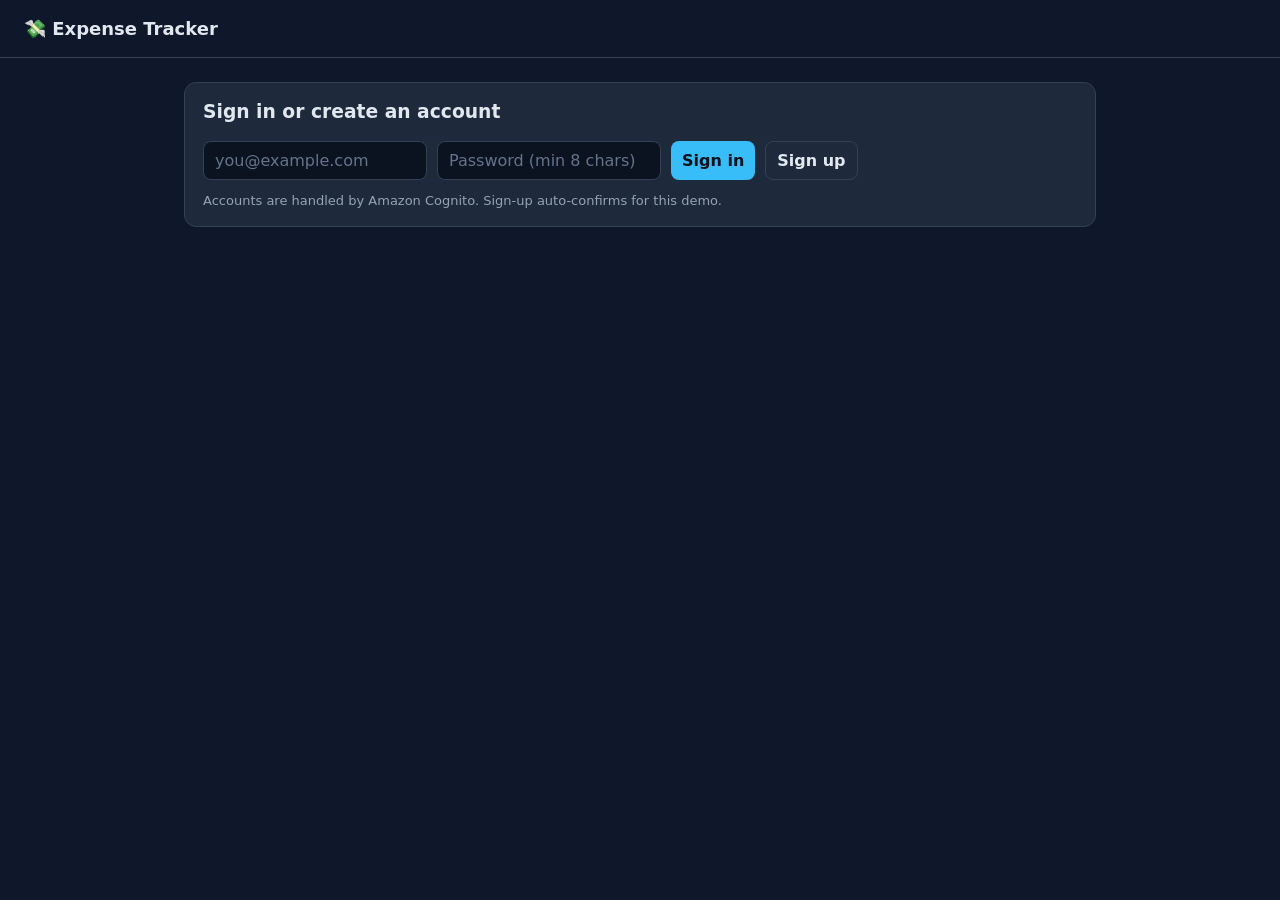
==== app/index.html @ f5c64b65 "feat: complete Phase 1 — full serverless expense tracker on AWS Steps documented with diagrams, deci" ====
<!DOCTYPE html>
<html lang="en">
<head>
<meta charset="utf-8" />
<meta name="viewport" content="width=device-width, initial-scale=1" />
<title>Expense Tracker</title>
<style>
  :root { --bg:#0f172a; --card:#1e293b; --line:#334155; --ink:#e2e8f0; --muted:#94a3b8; --accent:#38bdf8; --ok:#22c55e; --bad:#ef4444; }
  * { box-sizing: border-box; }
  body { margin:0; font-family: system-ui, -apple-system, "Segoe UI", Roboto, sans-serif;
         background:var(--bg); color:var(--ink); }
  header { padding:18px 24px; border-bottom:1px solid var(--line); display:flex; justify-content:space-between; align-items:center; }
  header h1 { font-size:18px; margin:0; }
  .wrap { max-width:960px; margin:0 auto; padding:24px; display:grid; gap:18px; }
  .card { background:var(--card); border:1px solid var(--line); border-radius:12px; padding:18px; }
  .row { display:flex; gap:10px; flex-wrap:wrap; }
  input, select, button { font:inherit; padding:9px 11px; border-radius:8px; border:1px solid var(--line);
         background:#0b1220; color:var(--ink); }
  input::placeholder { color:#64748b; }
  button { background:var(--accent); color:#04121f; border:none; font-weight:600; cursor:pointer; }
  button.ghost { background:transparent; color:var(--ink); border:1px solid var(--line); }
  button.danger { background:transparent; color:var(--bad); border:1px solid var(--bad); }
  table { width:100%; border-collapse:collapse; }
  th, td { text-align:left; padding:8px 6px; border-bottom:1px solid var(--line); font-size:14px; }
  th { color:var(--muted); font-weight:600; }
  .muted { color:var(--muted); font-size:13px; }
  .pill { display:inline-block; padding:2px 8px; border-radius:999px; background:#0b1220; border:1px solid var(--line); font-size:12px; }
  #msg { min-height:20px; font-size:13px; }
  .ok { color:var(--ok); } .bad { color:var(--bad); }
  .hidden { display:none !important; }
  .totals { display:flex; gap:12px; flex-wrap:wrap; }
  .total { background:#0b1220; border:1px solid var(--line); border-radius:10px; padding:10px 14px; }
  .total b { display:block; font-size:18px; }
</style>
</head>
<body>
<header>
  <h1>💸 Expense Tracker</h1>
  <div class="row">
    <span id="who" class="muted"></span>
    <button id="logout" class="ghost hidden">Sign out</button>
  </div>
</header>

<div class="wrap">

  <!-- AUTH -->
  <section id="authCard" class="card">
    <h3 style="margin-top:0">Sign in or create an account</h3>
    <div class="row">
      <input id="email" type="email" placeholder="you@example.com" autocomplete="username" />
      <input id="password" type="password" placeholder="Password (min 8 chars)" autocomplete="current-password" />
      <button id="signin">Sign in</button>
      <button id="signup" class="ghost">Sign up</button>
    </div>
    <p class="muted" style="margin-bottom:0">Accounts are handled by Amazon Cognito. Sign-up auto-confirms for this demo.</p>
  </section>

  <!-- APP -->
  <section id="appCard" class="hidden">
    <div class="card">
      <h3 style="margin-top:0">Add an expense</h3>
      <div class="row">
        <input id="amount" type="number" step="0.01" min="0.01" placeholder="Amount" style="width:120px" />
        <select id="currency">
          <option>EUR</option><option>USD</option><option>INR</option><option>GBP</option>
        </select>
        <select id="category">
          <option>food</option><option>travel</option><option>rent</option>
          <option>utilities</option><option>health</option><option>other</option>
        </select>
        <input id="date" type="date" />
        <input id="note" placeholder="Note (optional)" />
        <button id="add">Add</button>
      </div>
    </div>

    <div class="card">
      <h3 style="margin-top:0">Spend summary <span class="muted" id="grandTotal"></span></h3>
      <div id="totals" class="totals"><span class="muted">No data yet.</span></div>
    </div>

    <div class="card">
      <h3 style="margin-top:0">Your expenses <span class="muted" id="count"></span></h3>
      <table>
        <thead><tr><th>Date</th><th>Category</th><th>Note</th><th style="text-align:right">Amount</th><th>Receipt</th><th></th></tr></thead>
        <tbody id="rows"><tr><td colspan="6" class="muted">Nothing yet.</td></tr></tbody>
      </table>
    </div>
  </section>

  <div id="msg"></div>
</div>

<script>
// ---------------------------------------------------------------------------
// Config — filled in when the stack was built
// ---------------------------------------------------------------------------
const REGION    = "eu-central-1";
const CLIENT_ID = "4grucsnelng73rhl3c1kbasi7j";
const API_BASE  = "https://4haajttqgh.execute-api.eu-central-1.amazonaws.com";

const COGNITO   = `https://cognito-idp.${REGION}.amazonaws.com/`;
const $ = (id) => document.getElementById(id);
let idToken = null;

function msg(text, cls) { const m = $("msg"); m.textContent = text || ""; m.className = cls || ""; }

// ---------------------------------------------------------------------------
// Cognito (direct API calls — no SDK needed)
// ---------------------------------------------------------------------------
async function cognito(target, body) {
  const res = await fetch(COGNITO, {
    method: "POST",
    headers: { "Content-Type": "application/x-amz-json-1.1", "X-Amz-Target": `AWSCognitoIdentityProviderService.${target}` },
    body: JSON.stringify(body),
  });
  const data = await res.json().catch(() => ({}));
  if (!res.ok) throw new Error(data.message || data.__type || `Cognito error (${res.status})`);
  return data;
}

async function signUp(email, password) {
  await cognito("SignUp", {
    ClientId: CLIENT_ID, Username: email, Password: password,
    UserAttributes: [{ Name: "email", Value: email }],
  });
}

async function signIn(email, password) {
  const data = await cognito("InitiateAuth", {
    AuthFlow: "USER_PASSWORD_AUTH", ClientId: CLIENT_ID,
    AuthParameters: { USERNAME: email, PASSWORD: password },
  });
  return data.AuthenticationResult.IdToken;
}

// ---------------------------------------------------------------------------
// API helper
// ---------------------------------------------------------------------------
async function api(method, path, body) {
  const res = await fetch(API_BASE + path, {
    method,
    headers: { "Authorization": idToken, "Content-Type": "application/json" },
    body: body ? JSON.stringify(body) : undefined,
  });
  const data = await res.json().catch(() => ({}));
  if (!res.ok) throw new Error(data.error || `API error ${res.status}`);
  return data;
}

// ---------------------------------------------------------------------------
// UI
// ---------------------------------------------------------------------------
function showApp() {
  $("authCard").classList.add("hidden");
  $("appCard").classList.remove("hidden");
  $("logout").classList.remove("hidden");
  refresh();
}

function showAuth() {
  idToken = null;
  $("authCard").classList.remove("hidden");
  $("appCard").classList.add("hidden");
  $("logout").classList.add("hidden");
  $("who").textContent = "";
  $("msg").textContent = "";
}

async function refresh() {
  try {
    const [list, summary] = await Promise.all([api("GET", "/expenses"), api("GET", "/summary")]);
    renderRows(list.items);
    renderTotals(summary);
  } catch (e) { msg(e.message, "bad"); }
}

function renderRows(items) {
  $("count").textContent = items.length ? `(${items.length})` : "";
  const body = $("rows");
  if (!items.length) { body.innerHTML = '<tr><td colspan="6" class="muted">Nothing yet.</td></tr>'; return; }
  body.innerHTML = "";
  for (const it of items) {
    const tr = document.createElement("tr");
    tr.innerHTML = `
      <td>${it.date || ""}</td>
      <td><span class="pill">${it.category || "other"}</span></td>
      <td>${(it.note || "").replace(/</g, "&lt;")}</td>
      <td style="text-align:right">${Number(it.amount).toFixed(2)} ${it.currency || ""}</td>
      <td>${it.receiptKey ? "📎 attached" : '<input type="file" style="max-width:150px" />'}</td>
      <td><button class="danger">×</button></td>`;
    tr.querySelector("button.danger").onclick = async () => {
      if (!confirm("Delete this expense?")) return;
      try { await api("DELETE", `/expenses/${it.expenseId}`); await refresh(); }
      catch (e) { msg(e.message, "bad"); }
    };
    const fileInput = tr.querySelector('input[type="file"]');
    if (fileInput) fileInput.onchange = async () => {
      const file = fileInput.files[0]; if (!file) return;
      msg("Requesting upload URL...");
      try {
        const { uploadUrl } = await api("POST", `/expenses/${it.expenseId}/receipt-url`);
        msg("Uploading receipt...");
        const put = await fetch(uploadUrl, { method: "PUT", body: file });
        if (!put.ok) throw new Error("Upload failed");
        msg("Receipt uploaded ✔", "ok"); await refresh();
      } catch (e) { msg(e.message, "bad"); }
    };
    body.appendChild(tr);
  }
}

function renderTotals(s) {
  const box = $("totals");
  const entries = Object.entries(s.byCategory || {});
  $("grandTotal").textContent = `— total ${Number(s.grandTotal || 0).toFixed(2)}`;
  if (!entries.length) { box.innerHTML = '<span class="muted">No data yet.</span>'; return; }
  box.innerHTML = entries.map(([k, v]) =>
    `<div class="total"><span class="muted">${k}</span><b>${Number(v).toFixed(2)}</b></div>`).join("");
}

// ---------------------------------------------------------------------------
// events
// ---------------------------------------------------------------------------
$("signup").onclick = async () => {
  const email = $("email").value.trim(), password = $("password").value;
  if (!email || !password) return msg("Enter an email and password.", "bad");
  try {
    msg("Creating account...");
    await signUp(email, password);
    msg("Account created — signing you in...", "ok");
    idToken = await signIn(email, password);
    $("who").textContent = email;
    showApp(); msg("Signed in.", "ok");
  } catch (e) { msg(e.message, "bad"); }
};

$("signin").onclick = async () => {
  const email = $("email").value.trim(), password = $("password").value;
  if (!email || !password) return msg("Enter an email and password.", "bad");
  try {
    msg("Signing in...");
    idToken = await signIn(email, password);
    $("who").textContent = email;
    showApp(); msg("Signed in.", "ok");
  } catch (e) { msg(e.message, "bad"); }
};

$("logout").onclick = showAuth;

$("add").onclick = async () => {
  const amount = parseFloat($("amount").value);
  if (!amount || amount <= 0) return msg("Enter a valid amount.", "bad");
  try {
    await api("POST", "/expenses", {
      amount, currency: $("currency").value, category: $("category").value,
      date: $("date").value || undefined, note: $("note").value,
    });
    $("amount").value = ""; $("note").value = "";
    msg("Expense added ✔", "ok"); await refresh();
  } catch (e) { msg(e.message, "bad"); }
};

// default date = today
$("date").value = new Date().toISOString().slice(0, 10);
</script>
</body>
</html>
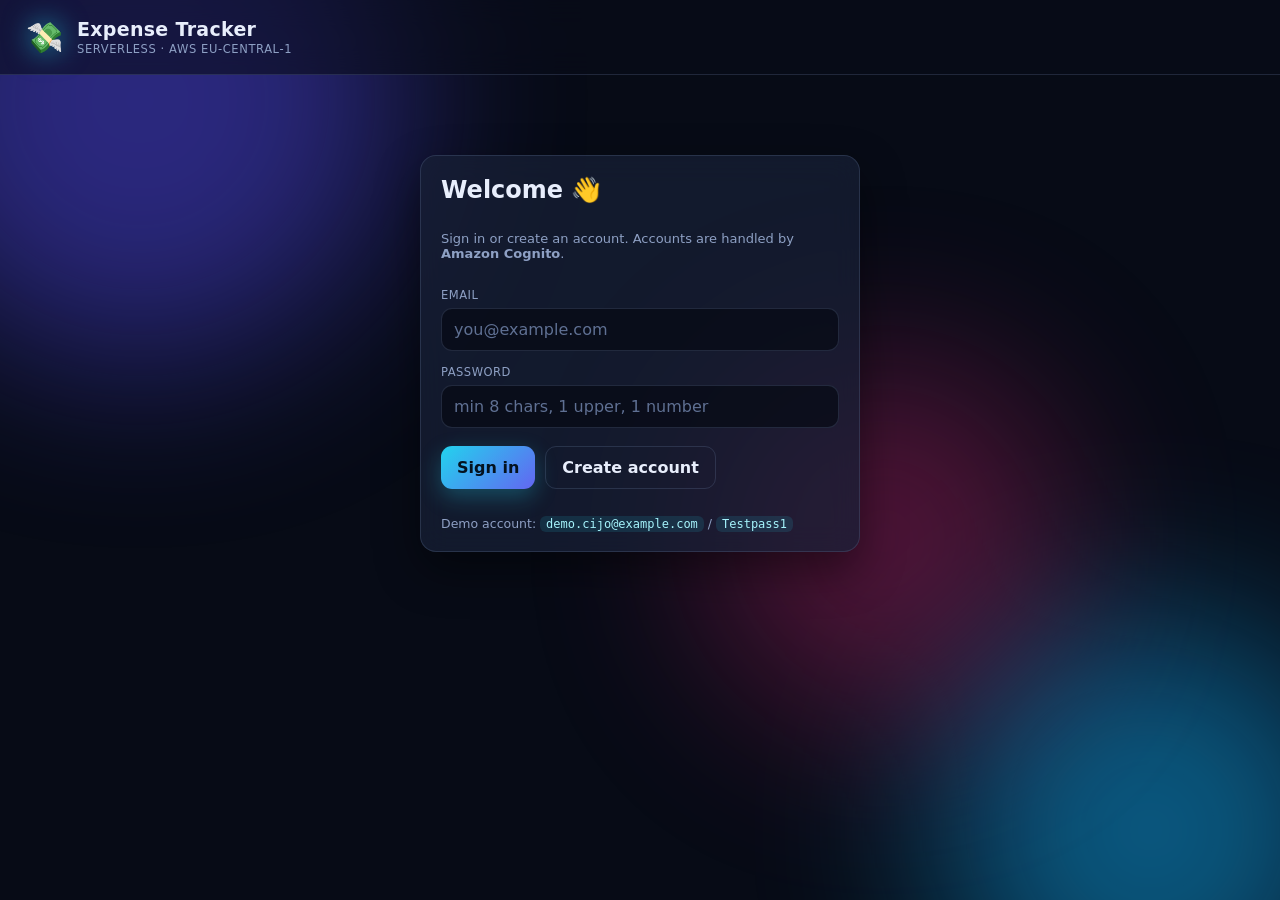
==== commit 22d1316d: "feat(ui): v2 — edit + receipt preview endpoints, colourful interactive frontend, deep-dive docs Back" ====
--- a/app/index.html
+++ b/app/index.html
@@ -3,267 +3,115 @@
 <head>
 <meta charset="utf-8" />
 <meta name="viewport" content="width=device-width, initial-scale=1" />
-<title>Expense Tracker</title>
-<style>
-  :root { --bg:#0f172a; --card:#1e293b; --line:#334155; --ink:#e2e8f0; --muted:#94a3b8; --accent:#38bdf8; --ok:#22c55e; --bad:#ef4444; }
-  * { box-sizing: border-box; }
-  body { margin:0; font-family: system-ui, -apple-system, "Segoe UI", Roboto, sans-serif;
-         background:var(--bg); color:var(--ink); }
-  header { padding:18px 24px; border-bottom:1px solid var(--line); display:flex; justify-content:space-between; align-items:center; }
-  header h1 { font-size:18px; margin:0; }
-  .wrap { max-width:960px; margin:0 auto; padding:24px; display:grid; gap:18px; }
-  .card { background:var(--card); border:1px solid var(--line); border-radius:12px; padding:18px; }
-  .row { display:flex; gap:10px; flex-wrap:wrap; }
-  input, select, button { font:inherit; padding:9px 11px; border-radius:8px; border:1px solid var(--line);
-         background:#0b1220; color:var(--ink); }
-  input::placeholder { color:#64748b; }
-  button { background:var(--accent); color:#04121f; border:none; font-weight:600; cursor:pointer; }
-  button.ghost { background:transparent; color:var(--ink); border:1px solid var(--line); }
-  button.danger { background:transparent; color:var(--bad); border:1px solid var(--bad); }
-  table { width:100%; border-collapse:collapse; }
-  th, td { text-align:left; padding:8px 6px; border-bottom:1px solid var(--line); font-size:14px; }
-  th { color:var(--muted); font-weight:600; }
-  .muted { color:var(--muted); font-size:13px; }
-  .pill { display:inline-block; padding:2px 8px; border-radius:999px; background:#0b1220; border:1px solid var(--line); font-size:12px; }
-  #msg { min-height:20px; font-size:13px; }
-  .ok { color:var(--ok); } .bad { color:var(--bad); }
-  .hidden { display:none !important; }
-  .totals { display:flex; gap:12px; flex-wrap:wrap; }
-  .total { background:#0b1220; border:1px solid var(--line); border-radius:10px; padding:10px 14px; }
-  .total b { display:block; font-size:18px; }
-</style>
+<title>Expense Tracker · AWS Serverless</title>
+<link rel="stylesheet" href="styles.css" />
 </head>
 <body>
-<header>
-  <h1>💸 Expense Tracker</h1>
-  <div class="row">
-    <span id="who" class="muted"></span>
-    <button id="logout" class="ghost hidden">Sign out</button>
+
+<!-- decorative animated background -->
+<div class="orbs" aria-hidden="true"><span></span><span></span><span></span></div>
+
+<header class="topbar">
+  <div class="brand">
+    <span class="logo">💸</span>
+    <div>
+      <h1>Expense&nbsp;Tracker</h1>
+      <p class="tag">serverless · AWS eu-central-1</p>
+    </div>
+  </div>
+  <div class="user-area">
+    <span id="whoami" class="chip hidden"></span>
+    <button id="btnLogout" class="btn ghost hidden" type="button">Sign out</button>
   </div>
 </header>
 
-<div class="wrap">
+<main>
 
-  <!-- AUTH -->
-  <section id="authCard" class="card">
-    <h3 style="margin-top:0">Sign in or create an account</h3>
-    <div class="row">
-      <input id="email" type="email" placeholder="you@example.com" autocomplete="username" />
-      <input id="password" type="password" placeholder="Password (min 8 chars)" autocomplete="current-password" />
-      <button id="signin">Sign in</button>
-      <button id="signup" class="ghost">Sign up</button>
+  <!-- ═══════════ AUTH ═══════════ -->
+  <section id="authScreen" class="auth-wrap">
+    <div class="card auth-card">
+      <h2>Welcome 👋</h2>
+      <p class="muted">Sign in or create an account. Accounts are handled by <b>Amazon Cognito</b>.</p>
+
+      <label class="field">
+        <span>Email</span>
+        <input id="email" type="email" placeholder="you@example.com" autocomplete="username" />
+      </label>
+      <label class="field">
+        <span>Password</span>
+        <input id="password" type="password" placeholder="min 8 chars, 1 upper, 1 number" autocomplete="current-password" />
+      </label>
+
+      <div class="row">
+        <button id="btnSignIn" class="btn primary" type="button">Sign in</button>
+        <button id="btnSignUp" class="btn ghost" type="button">Create account</button>
+      </div>
+
+      <p class="hint">Demo account: <code>demo.cijo@example.com</code> / <code>Testpass1</code></p>
     </div>
-    <p class="muted" style="margin-bottom:0">Accounts are handled by Amazon Cognito. Sign-up auto-confirms for this demo.</p>
   </section>
 
-  <!-- APP -->
-  <section id="appCard" class="hidden">
-    <div class="card">
-      <h3 style="margin-top:0">Add an expense</h3>
-      <div class="row">
-        <input id="amount" type="number" step="0.01" min="0.01" placeholder="Amount" style="width:120px" />
-        <select id="currency">
-          <option>EUR</option><option>USD</option><option>INR</option><option>GBP</option>
-        </select>
-        <select id="category">
-          <option>food</option><option>travel</option><option>rent</option>
-          <option>utilities</option><option>health</option><option>other</option>
-        </select>
-        <input id="date" type="date" />
-        <input id="note" placeholder="Note (optional)" />
-        <button id="add">Add</button>
+  <!-- ═══════════ APP ═══════════ -->
+  <section id="appScreen" class="hidden">
+
+    <div id="kpis" class="kpis"></div>
+
+    <div class="grid">
+      <div class="card">
+        <div class="card-head">
+          <h3>Spend by category</h3>
+          <span class="muted" id="chartTotal"></span>
+        </div>
+        <div id="chart" class="chart"></div>
+      </div>
+
+      <div class="card">
+        <div class="card-head"><h3>Add an expense</h3></div>
+        <form id="addForm" class="form-grid">
+          <label class="field"><span>Amount</span>
+            <input id="f-amount" type="number" step="0.01" min="0.01" placeholder="0.00" required />
+          </label>
+          <label class="field"><span>Currency</span>
+            <select id="f-currency"></select>
+          </label>
+          <label class="field"><span>Category</span>
+            <select id="f-category"></select>
+          </label>
+          <label class="field"><span>Date</span>
+            <input id="f-date" type="date" />
+          </label>
+          <label class="field span2"><span>Note</span>
+            <input id="f-note" placeholder="e.g. Team lunch" />
+          </label>
+          <button class="btn primary span2" type="submit">＋ Add expense</button>
+        </form>
       </div>
     </div>
 
     <div class="card">
-      <h3 style="margin-top:0">Spend summary <span class="muted" id="grandTotal"></span></h3>
-      <div id="totals" class="totals"><span class="muted">No data yet.</span></div>
-    </div>
-
-    <div class="card">
-      <h3 style="margin-top:0">Your expenses <span class="muted" id="count"></span></h3>
-      <table>
-        <thead><tr><th>Date</th><th>Category</th><th>Note</th><th style="text-align:right">Amount</th><th>Receipt</th><th></th></tr></thead>
-        <tbody id="rows"><tr><td colspan="6" class="muted">Nothing yet.</td></tr></tbody>
-      </table>
+      <div class="card-head wrap-head">
+        <h3>Expenses <span id="listCount" class="count"></span></h3>
+        <div class="filters">
+          <input id="fq" class="search" type="search" placeholder="🔍 Search notes…" />
+          <select id="filterCategory"></select>
+          <select id="sortBy">
+            <option value="date_desc">Newest first</option>
+            <option value="date_asc">Oldest first</option>
+            <option value="amount_desc">Highest amount</option>
+            <option value="amount_asc">Lowest amount</option>
+          </select>
+          <button id="btnExport" class="btn ghost small" type="button">⬇ CSV</button>
+        </div>
+      </div>
+      <div id="list" class="list"></div>
     </div>
   </section>
 
-  <div id="msg"></div>
-</div>
+</main>
 
-<script>
-// ---------------------------------------------------------------------------
-// Config — filled in when the stack was built
-// ---------------------------------------------------------------------------
-const REGION    = "eu-central-1";
-const CLIENT_ID = "4grucsnelng73rhl3c1kbasi7j";
-const API_BASE  = "https://4haajttqgh.execute-api.eu-central-1.amazonaws.com";
+<div id="toasts" class="toasts"></div>
+<div id="modalRoot" class="modal-root hidden"></div>
 
-const COGNITO   = `https://cognito-idp.${REGION}.amazonaws.com/`;
-const $ = (id) => document.getElementById(id);
-let idToken = null;
-
-function msg(text, cls) { const m = $("msg"); m.textContent = text || ""; m.className = cls || ""; }
-
-// ---------------------------------------------------------------------------
-// Cognito (direct API calls — no SDK needed)
-// ---------------------------------------------------------------------------
-async function cognito(target, body) {
-  const res = await fetch(COGNITO, {
-    method: "POST",
-    headers: { "Content-Type": "application/x-amz-json-1.1", "X-Amz-Target": `AWSCognitoIdentityProviderService.${target}` },
-    body: JSON.stringify(body),
-  });
-  const data = await res.json().catch(() => ({}));
-  if (!res.ok) throw new Error(data.message || data.__type || `Cognito error (${res.status})`);
-  return data;
-}
-
-async function signUp(email, password) {
-  await cognito("SignUp", {
-    ClientId: CLIENT_ID, Username: email, Password: password,
-    UserAttributes: [{ Name: "email", Value: email }],
-  });
-}
-
-async function signIn(email, password) {
-  const data = await cognito("InitiateAuth", {
-    AuthFlow: "USER_PASSWORD_AUTH", ClientId: CLIENT_ID,
-    AuthParameters: { USERNAME: email, PASSWORD: password },
-  });
-  return data.AuthenticationResult.IdToken;
-}
-
-// ---------------------------------------------------------------------------
-// API helper
-// ---------------------------------------------------------------------------
-async function api(method, path, body) {
-  const res = await fetch(API_BASE + path, {
-    method,
-    headers: { "Authorization": idToken, "Content-Type": "application/json" },
-    body: body ? JSON.stringify(body) : undefined,
-  });
-  const data = await res.json().catch(() => ({}));
-  if (!res.ok) throw new Error(data.error || `API error ${res.status}`);
-  return data;
-}
-
-// ---------------------------------------------------------------------------
-// UI
-// ---------------------------------------------------------------------------
-function showApp() {
-  $("authCard").classList.add("hidden");
-  $("appCard").classList.remove("hidden");
-  $("logout").classList.remove("hidden");
-  refresh();
-}
-
-function showAuth() {
-  idToken = null;
-  $("authCard").classList.remove("hidden");
-  $("appCard").classList.add("hidden");
-  $("logout").classList.add("hidden");
-  $("who").textContent = "";
-  $("msg").textContent = "";
-}
-
-async function refresh() {
-  try {
-    const [list, summary] = await Promise.all([api("GET", "/expenses"), api("GET", "/summary")]);
-    renderRows(list.items);
-    renderTotals(summary);
-  } catch (e) { msg(e.message, "bad"); }
-}
-
-function renderRows(items) {
-  $("count").textContent = items.length ? `(${items.length})` : "";
-  const body = $("rows");
-  if (!items.length) { body.innerHTML = '<tr><td colspan="6" class="muted">Nothing yet.</td></tr>'; return; }
-  body.innerHTML = "";
-  for (const it of items) {
-    const tr = document.createElement("tr");
-    tr.innerHTML = `
-      <td>${it.date || ""}</td>
-      <td><span class="pill">${it.category || "other"}</span></td>
-      <td>${(it.note || "").replace(/</g, "&lt;")}</td>
-      <td style="text-align:right">${Number(it.amount).toFixed(2)} ${it.currency || ""}</td>
-      <td>${it.receiptKey ? "📎 attached" : '<input type="file" style="max-width:150px" />'}</td>
-      <td><button class="danger">×</button></td>`;
-    tr.querySelector("button.danger").onclick = async () => {
-      if (!confirm("Delete this expense?")) return;
-      try { await api("DELETE", `/expenses/${it.expenseId}`); await refresh(); }
-      catch (e) { msg(e.message, "bad"); }
-    };
-    const fileInput = tr.querySelector('input[type="file"]');
-    if (fileInput) fileInput.onchange = async () => {
-      const file = fileInput.files[0]; if (!file) return;
-      msg("Requesting upload URL...");
-      try {
-        const { uploadUrl } = await api("POST", `/expenses/${it.expenseId}/receipt-url`);
-        msg("Uploading receipt...");
-        const put = await fetch(uploadUrl, { method: "PUT", body: file });
-        if (!put.ok) throw new Error("Upload failed");
-        msg("Receipt uploaded ✔", "ok"); await refresh();
-      } catch (e) { msg(e.message, "bad"); }
-    };
-    body.appendChild(tr);
-  }
-}
-
-function renderTotals(s) {
-  const box = $("totals");
-  const entries = Object.entries(s.byCategory || {});
-  $("grandTotal").textContent = `— total ${Number(s.grandTotal || 0).toFixed(2)}`;
-  if (!entries.length) { box.innerHTML = '<span class="muted">No data yet.</span>'; return; }
-  box.innerHTML = entries.map(([k, v]) =>
-    `<div class="total"><span class="muted">${k}</span><b>${Number(v).toFixed(2)}</b></div>`).join("");
-}
-
-// ---------------------------------------------------------------------------
-// events
-// ---------------------------------------------------------------------------
-$("signup").onclick = async () => {
-  const email = $("email").value.trim(), password = $("password").value;
-  if (!email || !password) return msg("Enter an email and password.", "bad");
-  try {
-    msg("Creating account...");
-    await signUp(email, password);
-    msg("Account created — signing you in...", "ok");
-    idToken = await signIn(email, password);
-    $("who").textContent = email;
-    showApp(); msg("Signed in.", "ok");
-  } catch (e) { msg(e.message, "bad"); }
-};
-
-$("signin").onclick = async () => {
-  const email = $("email").value.trim(), password = $("password").value;
-  if (!email || !password) return msg("Enter an email and password.", "bad");
-  try {
-    msg("Signing in...");
-    idToken = await signIn(email, password);
-    $("who").textContent = email;
-    showApp(); msg("Signed in.", "ok");
-  } catch (e) { msg(e.message, "bad"); }
-};
-
-$("logout").onclick = showAuth;
-
-$("add").onclick = async () => {
-  const amount = parseFloat($("amount").value);
-  if (!amount || amount <= 0) return msg("Enter a valid amount.", "bad");
-  try {
-    await api("POST", "/expenses", {
-      amount, currency: $("currency").value, category: $("category").value,
-      date: $("date").value || undefined, note: $("note").value,
-    });
-    $("amount").value = ""; $("note").value = "";
-    msg("Expense added ✔", "ok"); await refresh();
-  } catch (e) { msg(e.message, "bad"); }
-};
-
-// default date = today
-$("date").value = new Date().toISOString().slice(0, 10);
-</script>
+<script src="app.js"></script>
 </body>
 </html>
--- a/app/styles.css
+++ b/app/styles.css
@@ -0,0 +1,214 @@
+/* ══════════════════════════════════════════════════════════════
+   Expense Tracker — theme
+   ══════════════════════════════════════════════════════════════ */
+:root{
+  --bg:#070b16;
+  --panel:rgba(24,33,54,.72);
+  --panel-solid:#151d30;
+  --line:rgba(120,140,180,.22);
+  --ink:#e8eefc;
+  --muted:#8ea0c4;
+  --primary:#22d3ee;
+  --primary-2:#6366f1;
+  --ok:#34d399;
+  --bad:#f87171;
+  --warn:#fbbf24;
+  --radius:16px;
+  --shadow:0 18px 45px rgba(0,0,0,.45);
+  /* category palette */
+  --c-food:#fb923c;      --c-travel:#38bdf8;
+  --c-rent:#a78bfa;      --c-utilities:#facc15;
+  --c-health:#34d399;    --c-shopping:#f472b6;
+  --c-entertainment:#22d3ee; --c-other:#94a3b8;
+}
+
+*{box-sizing:border-box}
+html,body{height:100%}
+body{
+  margin:0;color:var(--ink);background:var(--bg);
+  font-family:system-ui,-apple-system,"Segoe UI",Roboto,Inter,sans-serif;
+  overflow-x:hidden;
+}
+
+/* animated background orbs */
+.orbs{position:fixed;inset:0;z-index:-1;overflow:hidden}
+.orbs span{
+  position:absolute;display:block;border-radius:50%;filter:blur(90px);opacity:.5;
+  animation:float 22s ease-in-out infinite;
+}
+.orbs span:nth-child(1){width:520px;height:520px;background:#4f46e5;top:-160px;left:-120px}
+.orbs span:nth-child(2){width:420px;height:420px;background:#0ea5e9;bottom:-140px;right:-80px;animation-delay:-7s}
+.orbs span:nth-child(3){width:360px;height:360px;background:#db2777;top:40%;left:55%;animation-delay:-14s;opacity:.35}
+@keyframes float{
+  0%,100%{transform:translate(0,0) scale(1)}
+  50%{transform:translate(40px,-50px) scale(1.12)}
+}
+
+/* ── layout ── */
+.topbar{
+  display:flex;align-items:center;justify-content:space-between;gap:16px;
+  padding:18px 26px;border-bottom:1px solid var(--line);
+  background:rgba(9,13,26,.6);backdrop-filter:blur(14px);position:sticky;top:0;z-index:20;
+}
+.brand{display:flex;align-items:center;gap:14px}
+.logo{font-size:30px;filter:drop-shadow(0 0 14px rgba(34,211,238,.6))}
+.brand h1{margin:0;font-size:19px;letter-spacing:.3px}
+.tag{margin:2px 0 0;font-size:11.5px;color:var(--muted);letter-spacing:.6px;text-transform:uppercase}
+.user-area{display:flex;align-items:center;gap:10px}
+
+main{max-width:1180px;margin:0 auto;padding:26px 20px 80px}
+
+/* ── cards ── */
+.card{
+  background:var(--panel);backdrop-filter:blur(14px);
+  border:1px solid var(--line);border-radius:var(--radius);
+  padding:20px;box-shadow:var(--shadow);
+  animation:rise .5s cubic-bezier(.2,.8,.2,1) both;
+}
+@keyframes rise{from{opacity:0;transform:translateY(14px)}to{opacity:1;transform:none}}
+.card-head{display:flex;align-items:center;justify-content:space-between;gap:12px;margin-bottom:16px}
+.card-head h3{margin:0;font-size:15px;letter-spacing:.3px}
+.wrap-head{flex-wrap:wrap}
+.count{color:var(--muted);font-weight:400}
+.muted{color:var(--muted);font-size:13px}
+.hidden{display:none !important}
+.row{display:flex;gap:10px;flex-wrap:wrap}
+.grid{display:grid;grid-template-columns:1.15fr .85fr;gap:18px;margin-bottom:18px}
+@media (max-width:900px){
+  .grid{grid-template-columns:1fr}
+  .kpis{grid-template-columns:repeat(2,1fr)}
+  .filters{width:100%}
+}
+
+/* ── buttons ── */
+.btn{
+  font:inherit;font-weight:600;cursor:pointer;border:0;border-radius:11px;
+  padding:11px 16px;color:#04121f;
+  background:linear-gradient(135deg,var(--primary),var(--primary-2));
+  transition:transform .12s ease,box-shadow .2s ease,opacity .2s;
+  box-shadow:0 8px 22px rgba(34,211,238,.28);
+}
+.btn:hover{transform:translateY(-1px)}
+.btn:active{transform:translateY(0) scale(.99)}
+.btn.ghost{
+  background:transparent;color:var(--ink);border:1px solid var(--line);box-shadow:none;
+}
+.btn.ghost:hover{border-color:var(--primary);color:var(--primary)}
+.btn.small{padding:8px 12px;font-size:12.5px}
+.btn.tiny{padding:6px 10px;font-size:12px;border-radius:9px}
+.btn.danger{background:transparent;color:var(--bad);border:1px solid rgba(248,113,113,.5);box-shadow:none}
+.btn.danger:hover{background:rgba(248,113,113,.12)}
+.btn[disabled]{opacity:.55;cursor:progress}
+
+/* ── inputs ── */
+input,select{
+  font:inherit;width:100%;padding:11px 12px;border-radius:11px;
+  border:1px solid var(--line);background:rgba(7,11,22,.72);color:var(--ink);
+  transition:border-color .15s,box-shadow .15s;
+}
+input::placeholder{color:#5f7093}
+input:focus,select:focus{
+  outline:none;border-color:var(--primary);
+  box-shadow:0 0 0 3px rgba(34,211,238,.18);
+}
+select{cursor:pointer}
+.field{display:flex;flex-direction:column;gap:6px}
+.field>span{font-size:11.5px;letter-spacing:.5px;text-transform:uppercase;color:var(--muted)}
+.form-grid{display:grid;grid-template-columns:1fr 1fr;gap:12px}
+.form-grid .span2{grid-column:span 2}
+.hint{font-size:12.5px;color:var(--muted);margin-bottom:0}
+code{background:rgba(34,211,238,.12);color:#a5f3fc;padding:1px 6px;border-radius:6px;font-size:12px}
+
+/* ── auth ── */
+.auth-wrap{display:flex;justify-content:center;padding-top:6vh}
+.auth-card{width:min(440px,100%);display:flex;flex-direction:column;gap:14px}
+.auth-card h2{margin:0}
+.auth-card .row{margin-top:4px}
+
+/* ── KPI cards ── */
+.kpis{display:grid;grid-template-columns:repeat(4,1fr);gap:14px;margin-bottom:18px}
+.kpi{
+  background:var(--panel);backdrop-filter:blur(14px);border:1px solid var(--line);
+  border-radius:var(--radius);padding:16px 18px;position:relative;overflow:hidden;
+  animation:rise .5s cubic-bezier(.2,.8,.2,1) both;
+}
+.kpi::after{content:"";position:absolute;inset:0 auto 0 0;width:4px;background:var(--k,var(--primary))}
+.kpi .k-label{font-size:11.5px;letter-spacing:.6px;text-transform:uppercase;color:var(--muted)}
+.kpi .k-value{font-size:26px;font-weight:700;margin-top:6px;letter-spacing:-.5px}
+.kpi .k-sub{font-size:12px;color:var(--muted);margin-top:3px}
+
+/* ── chart ── */
+.chart{display:flex;flex-direction:column;gap:13px;min-height:120px}
+.bar-row{display:grid;grid-template-columns:96px 1fr 92px;align-items:center;gap:12px}
+.bar-label{font-size:12.5px;color:var(--ink);display:flex;align-items:center;gap:7px}
+.dot{width:9px;height:9px;border-radius:50%;flex:0 0 auto;background:var(--d)}
+.bar-track{height:11px;border-radius:99px;background:rgba(255,255,255,.07);overflow:hidden}
+.bar-fill{
+  height:100%;width:0;border-radius:99px;
+  background:var(--d);
+  transition:width .9s cubic-bezier(.2,.8,.2,1);
+}
+.bar-val{text-align:right;font-size:12.5px;font-variant-numeric:tabular-nums;color:var(--muted)}
+.bar-val b{color:var(--ink)}
+
+/* ── expense list ── */
+.list{display:flex;flex-direction:column;gap:10px}
+.item{
+  display:grid;grid-template-columns:auto 1fr auto auto;align-items:center;gap:14px;
+  padding:13px 15px;border-radius:13px;
+  background:rgba(9,13,26,.55);border:1px solid var(--line);
+  transition:transform .14s ease,border-color .2s,background .2s;
+  animation:rise .35s ease both;
+}
+.item:hover{transform:translateX(3px);border-color:rgba(34,211,238,.45);background:rgba(15,22,40,.8)}
+.item .cat-badge{
+  font-size:11.5px;font-weight:700;letter-spacing:.4px;padding:5px 11px;border-radius:99px;
+  background:rgba(255,255,255,.06);color:var(--d);
+  border:1px solid rgba(255,255,255,.14);white-space:nowrap;
+}
+.item .main{min-width:0}
+.item .note{font-size:14px;overflow:hidden;text-overflow:ellipsis;white-space:nowrap}
+.item .meta{font-size:11.5px;color:var(--muted);margin-top:3px;display:flex;gap:10px;flex-wrap:wrap}
+.item .amt{font-size:16px;font-weight:700;font-variant-numeric:tabular-nums;white-space:nowrap}
+.item .actions{display:flex;gap:7px}
+.icon-btn{
+  background:transparent;border:1px solid var(--line);color:var(--muted);
+  width:34px;height:34px;border-radius:10px;cursor:pointer;font-size:14px;
+  display:grid;place-items:center;transition:.16s;
+}
+.icon-btn:hover{color:var(--primary);border-color:var(--primary);transform:translateY(-1px)}
+.icon-btn.del:hover{color:var(--bad);border-color:var(--bad)}
+.receipt-chip{
+  font-size:11px;padding:3px 9px;border-radius:99px;cursor:pointer;
+  background:rgba(52,211,153,.14);color:var(--ok);border:1px solid rgba(52,211,153,.35);
+}
+.receipt-chip:hover{background:rgba(52,211,153,.25)}
+
+.empty{text-align:center;padding:44px 18px;color:var(--muted)}
+.empty .big{font-size:42px;display:block;margin-bottom:10px;opacity:.7}
+
+/* ── toasts ── */
+.toasts{position:fixed;right:18px;bottom:18px;display:flex;flex-direction:column;gap:10px;z-index:60}
+.toast{
+  padding:12px 16px;border-radius:12px;font-size:13.5px;font-weight:500;
+  background:var(--panel-solid);border:1px solid var(--line);border-left:4px solid var(--primary);
+  box-shadow:var(--shadow);animation:slide .28s ease both;max-width:330px;
+}
+.toast.ok{border-left-color:var(--ok)}
+.toast.bad{border-left-color:var(--bad)}
+@keyframes slide{from{opacity:0;transform:translateX(26px)}to{opacity:1;transform:none}}
+
+/* ── modal ── */
+.modal-root{
+  position:fixed;inset:0;z-index:70;display:grid;place-items:center;
+  background:rgba(3,6,15,.72);backdrop-filter:blur(6px);padding:20px;
+}
+.modal{
+  width:min(520px,100%);background:var(--panel-solid);border:1px solid var(--line);
+  border-radius:var(--radius);padding:22px;box-shadow:var(--shadow);
+  animation:pop .26s cubic-bezier(.2,.9,.3,1.2) both;max-height:86vh;overflow:auto;
+}
+@keyframes pop{from{opacity:0;transform:scale(.94) translateY(10px)}to{opacity:1;transform:none}}
+.modal h3{margin:0 0 16px}
+.modal .row{margin-top:18px;justify-content:flex-end}
+.modal img{max-width:100%;border-radius:12px;border:1px solid var(--line)}
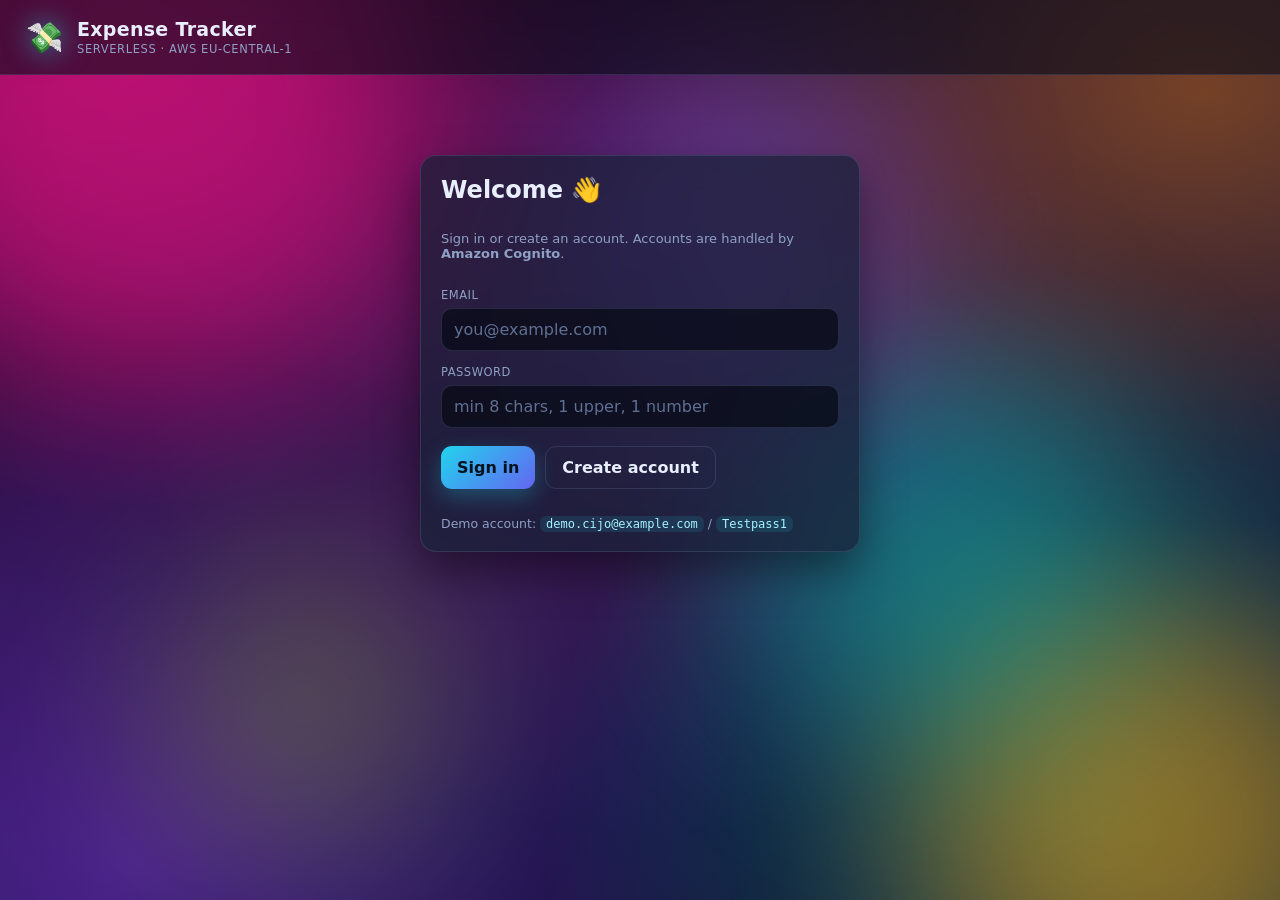
==== commit 7006617b: "feat: learning site, load-test results, prod-readiness + V3 blueprint, aurora theme - learn/: static" ====
--- a/app/index.html
+++ b/app/index.html
@@ -9,7 +9,7 @@
 <body>
 
 <!-- decorative animated background -->
-<div class="orbs" aria-hidden="true"><span></span><span></span><span></span></div>
+<div class="orbs" aria-hidden="true"><span></span><span></span><span></span><span></span><span></span></div>
 
 <header class="topbar">
   <div class="brand">
--- a/app/styles.css
+++ b/app/styles.css
@@ -25,7 +25,16 @@
 *{box-sizing:border-box}
 html,body{height:100%}
 body{
-  margin:0;color:var(--ink);background:var(--bg);
+  margin:0;color:var(--ink);
+  /* vibrant "aurora" background: layered colour glows over a warm dark base */
+  background:
+    radial-gradient(1100px 760px at 8% 4%,  rgba(255, 20, 147, .42), transparent 62%),
+    radial-gradient(980px 700px at 94% 10%, rgba(255, 145, 0,  .38), transparent 62%),
+    radial-gradient(900px 900px at 86% 92%, rgba(0, 235, 200,  .32), transparent 62%),
+    radial-gradient(1040px 820px at 10% 96%, rgba(150, 60, 255, .42), transparent 62%),
+    radial-gradient(760px 620px at 52% 46%, rgba(255, 80, 200, .18),  transparent 68%),
+    linear-gradient(155deg, #1b0620 0%, #241040 36%, #101038 70%, #150a26 100%);
+  background-attachment:fixed;
   font-family:system-ui,-apple-system,"Segoe UI",Roboto,Inter,sans-serif;
   overflow-x:hidden;
 }
@@ -36,9 +45,11 @@
   position:absolute;display:block;border-radius:50%;filter:blur(90px);opacity:.5;
   animation:float 22s ease-in-out infinite;
 }
-.orbs span:nth-child(1){width:520px;height:520px;background:#4f46e5;top:-160px;left:-120px}
-.orbs span:nth-child(2){width:420px;height:420px;background:#0ea5e9;bottom:-140px;right:-80px;animation-delay:-7s}
-.orbs span:nth-child(3){width:360px;height:360px;background:#db2777;top:40%;left:55%;animation-delay:-14s;opacity:.35}
+.orbs span:nth-child(1){width:560px;height:560px;background:#ff1493;top:-170px;left:-130px}
+.orbs span:nth-child(2){width:460px;height:460px;background:#ff9500;bottom:-150px;right:-90px;animation-delay:-7s}
+.orbs span:nth-child(3){width:400px;height:400px;background:#00e5c8;top:38%;left:58%;animation-delay:-14s;opacity:.34}
+.orbs span:nth-child(4){width:340px;height:340px;background:#8b5cf6;top:6%;left:44%;animation-delay:-4s;opacity:.42}
+.orbs span:nth-child(5){width:300px;height:300px;background:#c6ff00;bottom:5%;left:12%;animation-delay:-18s;opacity:.22}
 @keyframes float{
   0%,100%{transform:translate(0,0) scale(1)}
   50%{transform:translate(40px,-50px) scale(1.12)}
